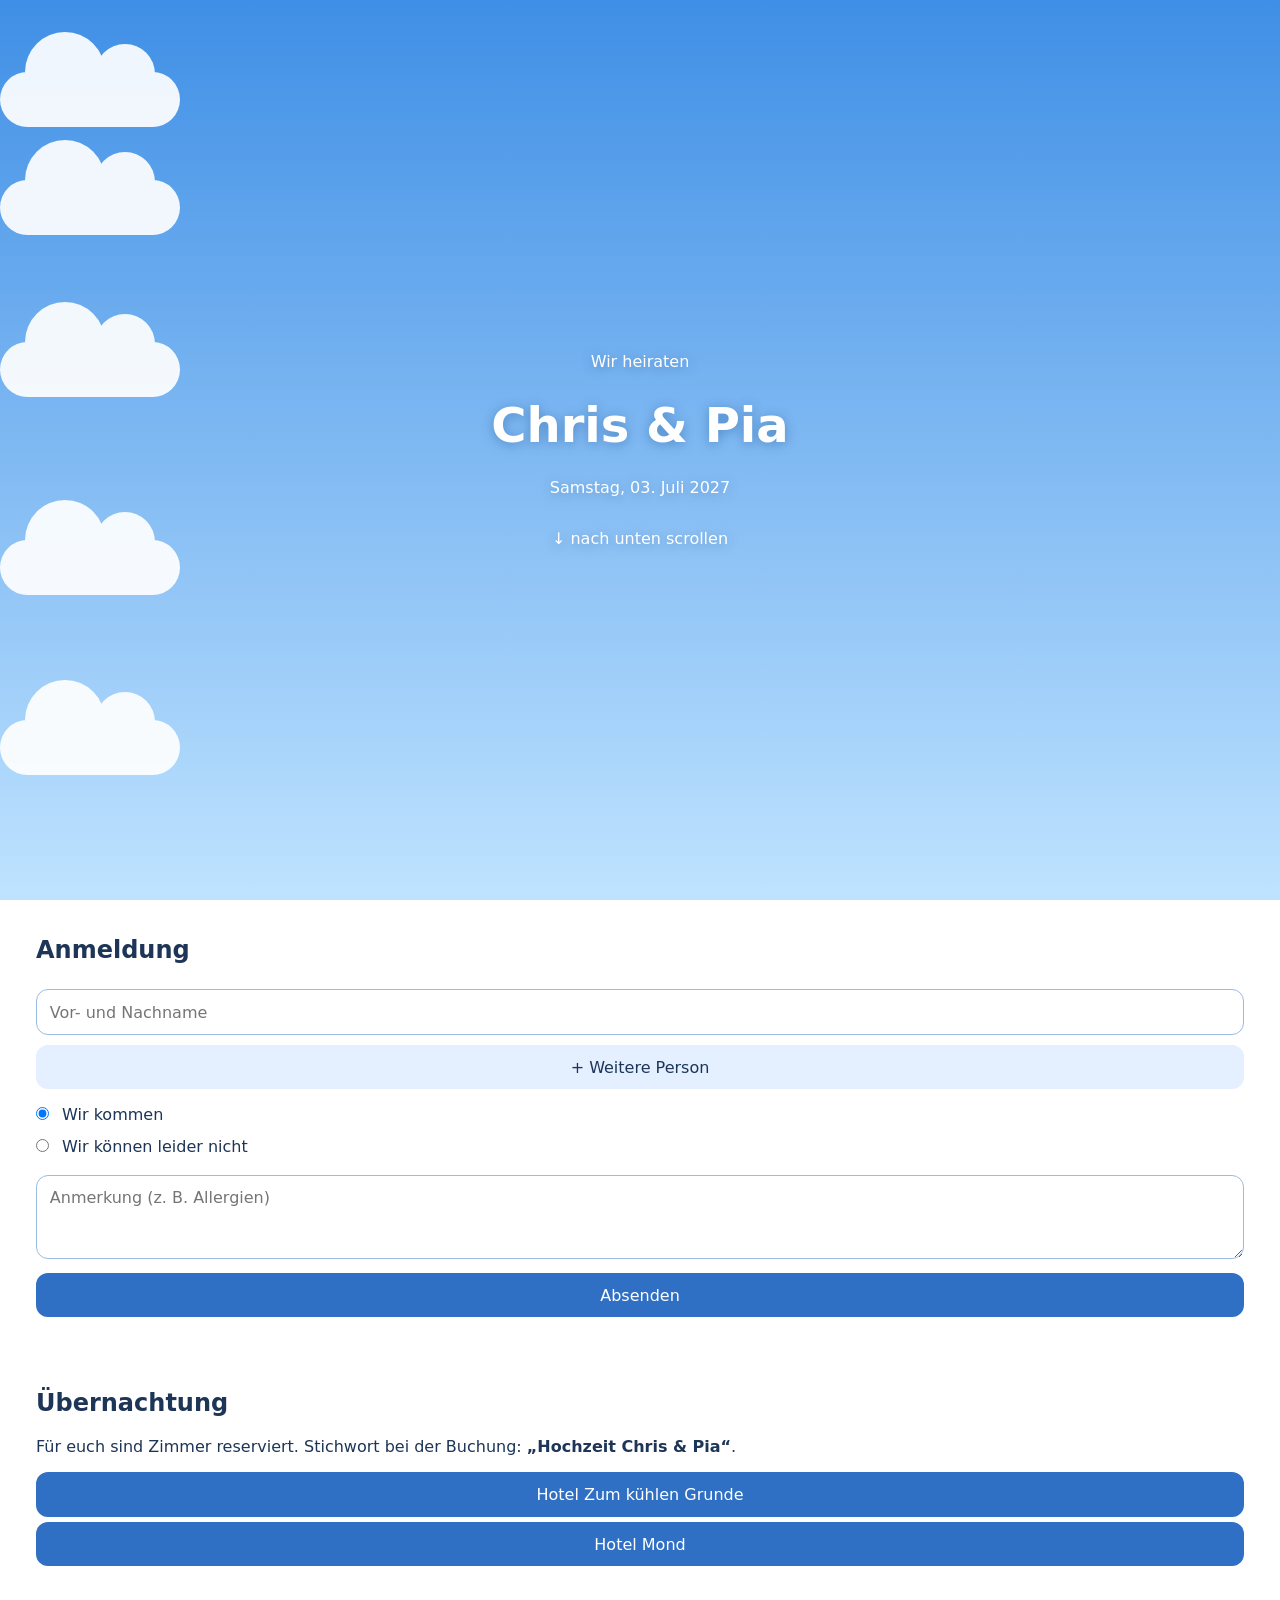
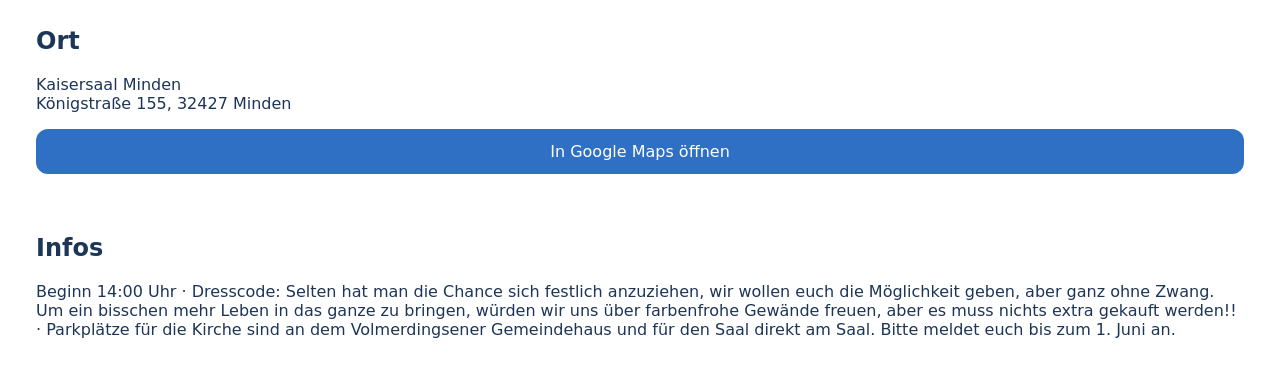
==== index.html @ 4c252167 "Hochzeitsseite" ====
<!doctype html>
<html lang="de">
<head>
  <meta charset="utf-8">
  <meta name="viewport" content="width=device-width, initial-scale=1">
  <meta name="robots" content="noindex">
  <title>Chris & Pia heiraten</title>
  <link rel="stylesheet" href="style.css">
</head>
<body>
  <div class="sky" aria-hidden="true">
    <div class="cloud" style="top:8%;  --s:1;   animation-duration:55s"></div>
    <div class="cloud" style="top:20%; --s:.7;  animation-duration:80s; animation-delay:-35s"></div>
    <div class="cloud" style="top:38%; --s:1.3; animation-duration:65s; animation-delay:-20s"></div>
    <div class="cloud" style="top:60%; --s:.8;  animation-duration:90s; animation-delay:-60s"></div>
    <div class="cloud" style="top:80%; --s:1.1; animation-duration:70s; animation-delay:-10s"></div>
  </div>

  <header class="hero">
    <p>Wir heiraten</p>
    <h1>Chris & Pia</h1>
    <p>Samstag, 03. Juli 2027</p>
    <p class="hint">↓ nach unten scrollen</p>
  </header>

  <main>
    <section class="card" id="anmeldung">
      <h2>Anmeldung</h2>
      <form id="rsvp">
        <div id="names">
          <div class="name-row">
            <input name="guest" required placeholder="Vor- und Nachname" autocomplete="name">
          </div>
        </div>
        <button type="button" id="add" class="secondary">+ Weitere Person</button>

        <fieldset>
          <label><input type="radio" name="attending" value="ja" checked> Wir kommen</label>
          <label><input type="radio" name="attending" value="nein"> Wir können leider nicht</label>
        </fieldset>

        <textarea name="note" rows="3" placeholder="Anmerkung (z. B. Allergien)"></textarea>
        <input type="text" name="website" class="hp" tabindex="-1" autocomplete="off">
        <button type="submit">Absenden</button>
        <p id="status" role="status"></p>
      </form>
    </section>

    <section class="card" id="hotels">
      <h2>Übernachtung</h2>
      <p>Für euch sind Zimmer reserviert. Stichwort bei der Buchung: <strong>„Hochzeit Chris & Pia“</strong>.</p>
      <a class="btn" href="https://www.hotel-zkg.de/hotel-minden/buchung.php" target="_blank" rel="noopener">Hotel Zum kühlen Grunde</a>
      <a class="btn" href="https://www.beispiel-hotel2.de" target="_blank" rel="noopener">Hotel Mond</a>
    </section>

    <section class="card" id="ort">
      <h2>Ort</h2>
      <p>Kaisersaal Minden<br>Königstraße 155, 32427 Minden</p>
      <a class="btn" target="_blank" rel="noopener"
         href="https://www.google.com/maps/place/Kaisersaal/@52.2903386,8.8875667,17z/data=!3m1!4b1!4m6!3m5!1s0x47ba74730534c9a5:0x887e1b59f5f0b6ba!8m2!3d52.2903386!4d8.8875667!16s%2Fg%2F1trrc8_0?entry=ttu&g_ep=EgoyMDI2MTEwNC4wIKXMDSoASAFQAw%3D%3D">In Google Maps öffnen</a>
    </section>

    <section class="card" id="infos">
      <h2>Infos</h2>
      <p>Beginn 14:00 Uhr · Dresscode: Selten hat man die Chance sich festlich anzuziehen, wir wollen euch die Möglichkeit geben, aber ganz ohne Zwang. Um ein bisschen mehr Leben in das ganze zu bringen, würden wir uns über farbenfrohe Gewände freuen, aber es muss nichts extra gekauft werden!! · Parkplätze für die Kirche sind an dem Volmerdingsener Gemeindehaus und für den Saal direkt am Saal. Bitte meldet euch bis zum 1. Juni an.</p>
    </section>
  </main>
  <script src="script.js"></script>
</body>
</html>
---- style.css ----
:root { --sky-top:#3f8fe6; --sky-bottom:#bfe3ff; --ink:#1d3557; }
* { box-sizing: border-box; }
body { margin:0; font-family: system-ui, sans-serif; color:var(--ink); }

/* Himmel bleibt beim Scrollen fest stehen */
.sky { position:fixed; inset:0; z-index:-1; overflow:hidden;
       background: linear-gradient(180deg, var(--sky-top), var(--sky-bottom)); }

.cloud { position:absolute; left:0; width:180px; height:55px; background:#fff;
         border-radius:60px; opacity:.92;
         animation: drift linear infinite; }
.cloud::before, .cloud::after { content:""; position:absolute; background:#fff; border-radius:50%; }
.cloud::before { width:80px; height:80px; top:-40px; left:25px; }
.cloud::after  { width:60px; height:60px; top:-28px; left:95px; }

@keyframes drift {
  from { transform: translateX(-260px)          scale(var(--s,1)); }
  to   { transform: translateX(calc(100vw + 60px)) scale(var(--s,1)); }
}
@media (prefers-reduced-motion: reduce) { .cloud { animation:none; transform:translateX(30vw); } }

.hero { min-height:100svh; display:flex; flex-direction:column; align-items:center;
        justify-content:center; text-align:center; color:#fff; padding:1rem;
        text-shadow:0 2px 12px rgba(0,60,120,.35); }
.hero h1 { font-size:3rem; margin:.2em 0; font-weight:600; }

.card { background:rgba(255,255,255,.88); backdrop-filter:blur(6px);
        border-radius:20px; padding:1.25rem; margin:1rem; }
.card h2 { margin-top:0; }

input, textarea, button, .btn { font:inherit; width:100%; padding:.8rem; margin:.3rem 0;
        border-radius:12px; border:1px solid #9bbbe0; }
button, .btn { display:block; text-align:center; text-decoration:none;
        background:#2f6fc4; color:#fff; border:0; }
button.secondary { background:#e4efff; color:var(--ink); }
fieldset { border:0; padding:0; margin:.5rem 0; }
fieldset label { display:block; padding:.3rem 0; }
fieldset input { width:auto; margin-right:.5rem; }
.name-row { display:flex; gap:.5rem; }
.name-row button { width:auto; background:#e4efff; color:var(--ink); }
.hp { position:absolute; left:-9999px; }
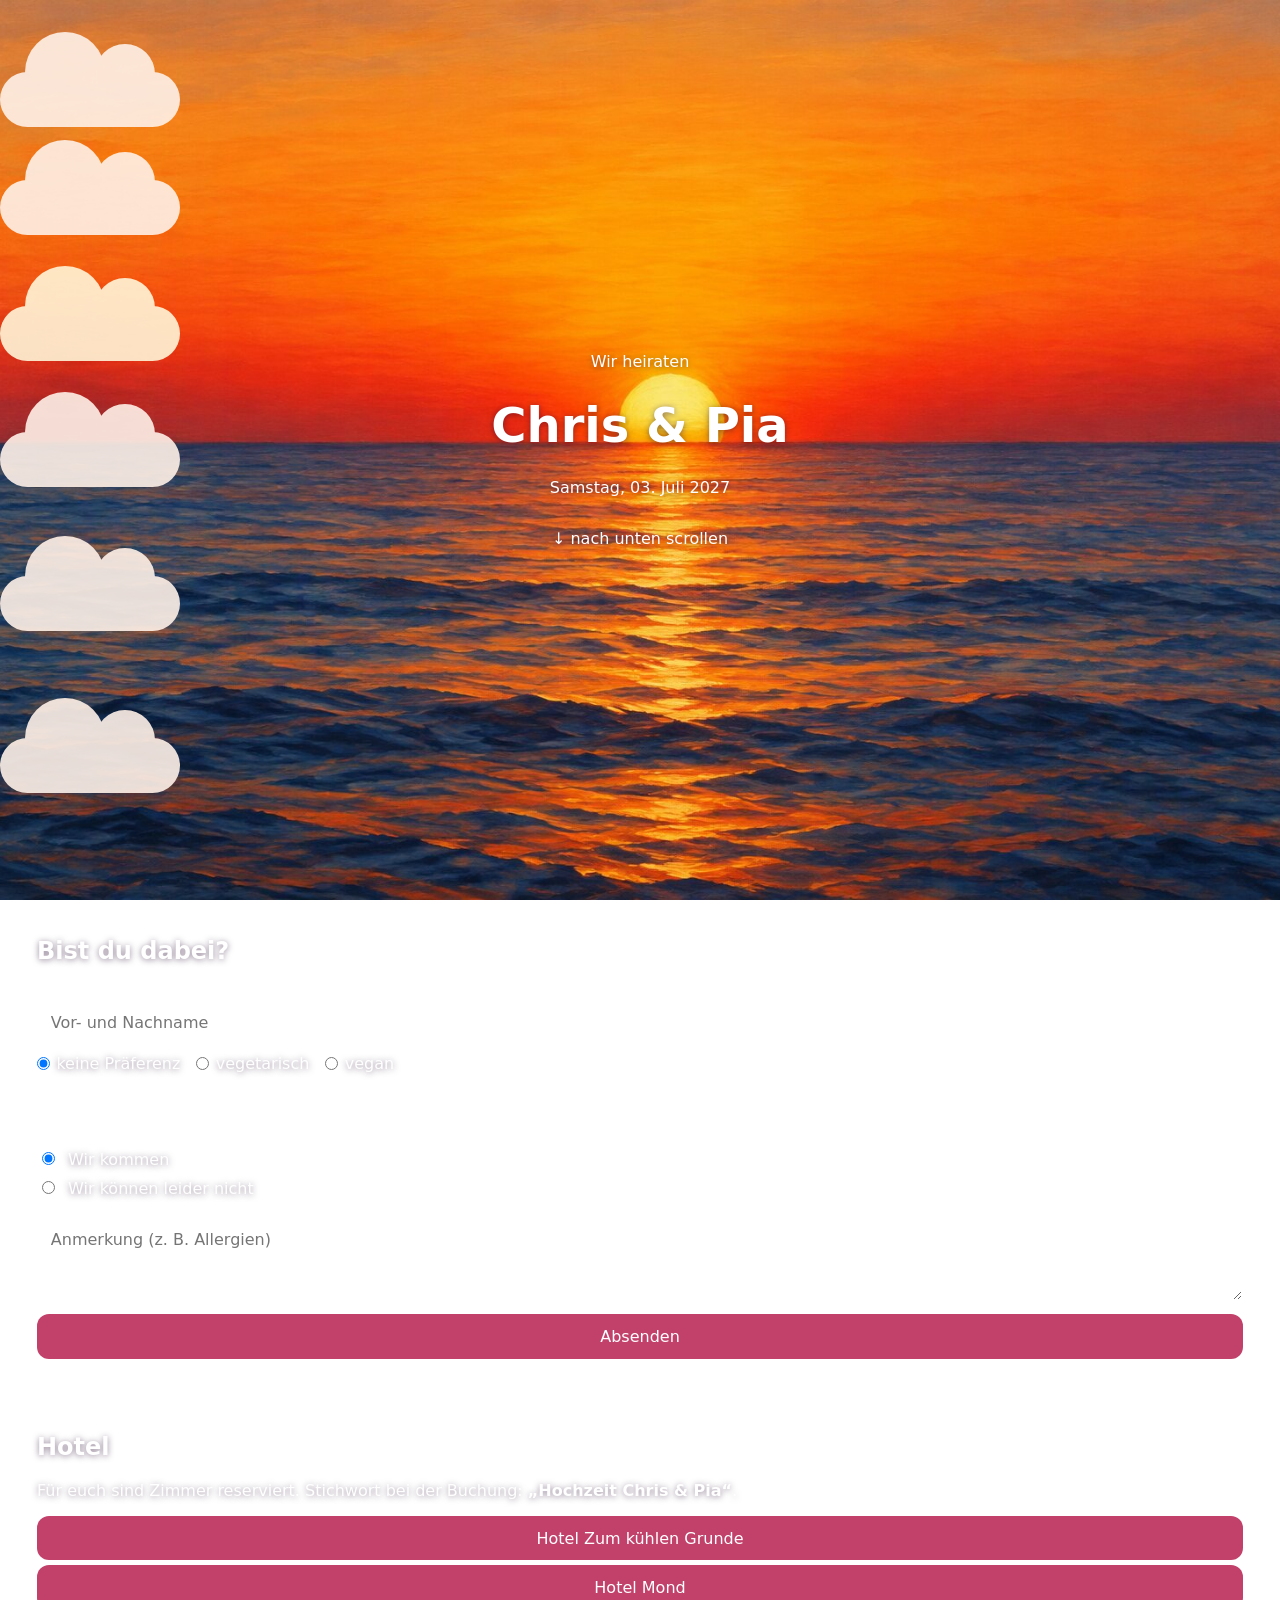
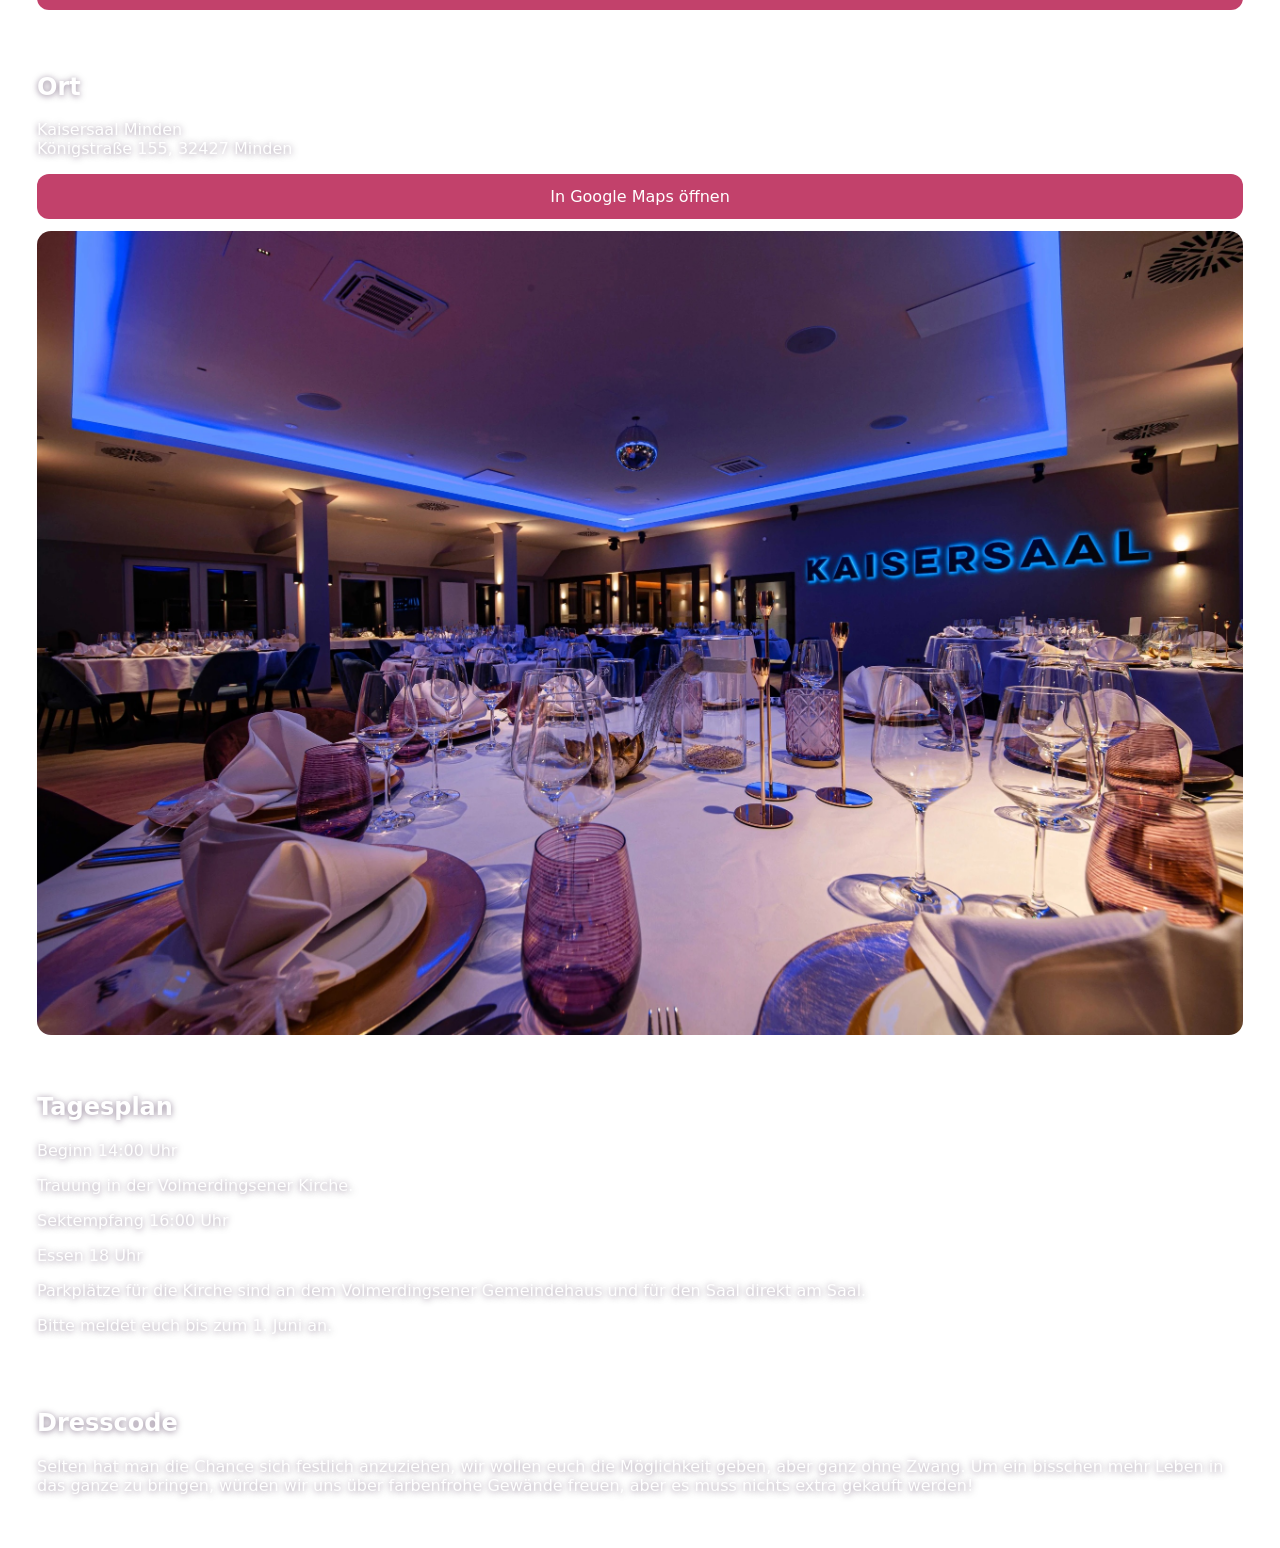
==== commit a2a37d26: "Bilder, Sonnenuntergang, Geheimseite" ====
--- a/index.html
+++ b/index.html
@@ -4,35 +4,34 @@
   <meta charset="utf-8">
   <meta name="viewport" content="width=device-width, initial-scale=1">
   <meta name="robots" content="noindex">
-  <title>Chris & Pia heiraten</title>
+  <title>Chris &amp; Pia heiraten</title>
   <link rel="stylesheet" href="style.css">
 </head>
 <body>
   <div class="sky" aria-hidden="true">
     <div class="cloud" style="top:8%;  --s:1;   animation-duration:55s"></div>
     <div class="cloud" style="top:20%; --s:.7;  animation-duration:80s; animation-delay:-35s"></div>
-    <div class="cloud" style="top:38%; --s:1.3; animation-duration:65s; animation-delay:-20s"></div>
-    <div class="cloud" style="top:60%; --s:.8;  animation-duration:90s; animation-delay:-60s"></div>
-    <div class="cloud" style="top:80%; --s:1.1; animation-duration:70s; animation-delay:-10s"></div>
+    <div class="cloud" style="top:48%; --s:1.3; animation-duration:65s; animation-delay:-20s"></div>
+    <div class="cloud" style="top:64%; --s:.8;  animation-duration:90s; animation-delay:-60s"></div>
+    <div class="cloud" style="top:82%; --s:1.1; animation-duration:70s; animation-delay:-10s"></div>
   </div>
+
+  <!-- Die besondere Wolke, führt zur geheimen Seite -->
+  <a class="cloud secret" href="psst-7x3k.html" aria-label="Eine besondere Wolke: hier geht es zu einer Überraschung"></a>
 
   <header class="hero">
     <p>Wir heiraten</p>
-    <h1>Chris & Pia</h1>
+    <h1>Chris &amp; Pia</h1>
     <p>Samstag, 03. Juli 2027</p>
     <p class="hint">↓ nach unten scrollen</p>
   </header>
 
   <main>
     <section class="card" id="anmeldung">
-      <h2>Anmeldung</h2>
+      <h2>Bist du dabei?</h2>
       <form id="rsvp">
-        <div id="names">
-          <div class="name-row">
-            <input name="guest" required placeholder="Vor- und Nachname" autocomplete="name">
-          </div>
-        </div>
-        <button type="button" id="add" class="secondary">+ Weitere Person</button>
+        <div id="names"></div>
+<button type="button" id="add" class="secondary">+ Weitere Person</button>
 
         <fieldset>
           <label><input type="radio" name="attending" value="ja" checked> Wir kommen</label>
@@ -47,7 +46,7 @@
     </section>
 
     <section class="card" id="hotels">
-      <h2>Übernachtung</h2>
+      <h2>Hotel</h2>
       <p>Für euch sind Zimmer reserviert. Stichwort bei der Buchung: <strong>„Hochzeit Chris & Pia“</strong>.</p>
       <a class="btn" href="https://www.hotel-zkg.de/hotel-minden/buchung.php" target="_blank" rel="noopener">Hotel Zum kühlen Grunde</a>
       <a class="btn" href="https://www.beispiel-hotel2.de" target="_blank" rel="noopener">Hotel Mond</a>
@@ -58,11 +57,22 @@
       <p>Kaisersaal Minden<br>Königstraße 155, 32427 Minden</p>
       <a class="btn" target="_blank" rel="noopener"
          href="https://www.google.com/maps/place/Kaisersaal/@52.2903386,8.8875667,17z/data=!3m1!4b1!4m6!3m5!1s0x47ba74730534c9a5:0x887e1b59f5f0b6ba!8m2!3d52.2903386!4d8.8875667!16s%2Fg%2F1trrc8_0?entry=ttu&g_ep=EgoyMDI2MTEwNC4wIKXMDSoASAFQAw%3D%3D">In Google Maps öffnen</a>
+      <img class="photo" src="bilder/location.jpg" alt="Die Location" loading="lazy">
     </section>
 
     <section class="card" id="infos">
-      <h2>Infos</h2>
-      <p>Beginn 14:00 Uhr · Dresscode: Selten hat man die Chance sich festlich anzuziehen, wir wollen euch die Möglichkeit geben, aber ganz ohne Zwang. Um ein bisschen mehr Leben in das ganze zu bringen, würden wir uns über farbenfrohe Gewände freuen, aber es muss nichts extra gekauft werden!! · Parkplätze für die Kirche sind an dem Volmerdingsener Gemeindehaus und für den Saal direkt am Saal. Bitte meldet euch bis zum 1. Juni an.</p>
+      <h2>Tagesplan</h2>
+      <p>Beginn 14:00 Uhr</p>
+      <p>Trauung in der Volmerdingsener Kirche. </p>
+      <p>Sektempfang 16:00 Uhr</p>
+      <p>Essen 18 Uhr</p>
+      <p>Parkplätze für die Kirche sind an dem Volmerdingsener Gemeindehaus und für den Saal direkt am Saal.</p>
+      <p>Bitte meldet euch bis zum 1. Juni an.</p>
+    </section>
+
+    <section class="card" id="infos">
+      <h2>Dresscode</h2>
+      <p>Selten hat man die Chance sich festlich anzuziehen, wir wollen euch die Möglichkeit geben, aber ganz ohne Zwang. Um ein bisschen mehr Leben in das ganze zu bringen, würden wir uns über farbenfrohe Gewände freuen, aber es muss nichts extra gekauft werden!</p>
     </section>
   </main>
   <script src="script.js"></script>
--- a/style.css
+++ b/style.css
@@ -1,41 +1,80 @@
-:root { --sky-top:#3f8fe6; --sky-bottom:#bfe3ff; --ink:#1d3557; }
+:root {
+  --sunset: linear-gradient(180deg, #1f2a6b 0%, #5a3a8a 30%, #b64a86 55%, #f0705a 80%, #ffa45c 100%);
+  --card: rgba(255, 255, 255, .3);   /* Alpha 0.3, hier änderbar */
+  --cloud: #fff1e8;
+}
 * { box-sizing: border-box; }
-body { margin:0; font-family: system-ui, sans-serif; color:var(--ink); }
+body { margin: 0; font-family: system-ui, sans-serif; color: #fff;
+       text-shadow: 0 1px 6px rgba(40, 10, 50, .5); }
 
-/* Himmel bleibt beim Scrollen fest stehen */
-.sky { position:fixed; inset:0; z-index:-1; overflow:hidden;
-       background: linear-gradient(180deg, var(--sky-top), var(--sky-bottom)); }
+/* Hintergrund: Foto liegt oben, der Sonnenuntergang darunter als Ersatz */
+.sky { position: fixed; inset: 0; z-index: -1; overflow: hidden;
+       background: url("bilder/hintergrund.jpg") center / cover no-repeat, var(--sunset); }
 
-.cloud { position:absolute; left:0; width:180px; height:55px; background:#fff;
-         border-radius:60px; opacity:.92;
-         animation: drift linear infinite; }
-.cloud::before, .cloud::after { content:""; position:absolute; background:#fff; border-radius:50%; }
-.cloud::before { width:80px; height:80px; top:-40px; left:25px; }
-.cloud::after  { width:60px; height:60px; top:-28px; left:95px; }
+/* Wolken */
+.cloud, .cloud::before, .cloud::after { background: var(--cloud); }
+.cloud { position: absolute; left: 0; width: 180px; height: 55px; border-radius: 60px;
+         opacity: .9; animation: drift linear infinite; }
+.cloud::before, .cloud::after { content: ""; position: absolute; border-radius: 50%; }
+.cloud::before { width: 80px; height: 80px; top: -40px; left: 25px; }
+.cloud::after  { width: 60px; height: 60px; top: -28px; left: 95px; }
 
 @keyframes drift {
-  from { transform: translateX(-260px)          scale(var(--s,1)); }
-  to   { transform: translateX(calc(100vw + 60px)) scale(var(--s,1)); }
+  from { transform: translateX(-260px) scale(var(--s, 1)); }
+  to   { transform: translateX(calc(100vw + 60px)) scale(var(--s, 1)); }
 }
-@media (prefers-reduced-motion: reduce) { .cloud { animation:none; transform:translateX(30vw); } }
 
-.hero { min-height:100svh; display:flex; flex-direction:column; align-items:center;
-        justify-content:center; text-align:center; color:#fff; padding:1rem;
-        text-shadow:0 2px 12px rgba(0,60,120,.35); }
-.hero h1 { font-size:3rem; margin:.2em 0; font-weight:600; }
+/* Die besondere Wolke: liegt über dem Inhalt, leuchtet golden, bleibt beim Antippen stehen */
+.secret { position: fixed; z-index: 10; top: 34%; --s: 1.15; --cloud: #fff6d8;
+          text-decoration: none; cursor: pointer;
+          animation: drift 70s linear infinite, glow 3s ease-in-out infinite; }
+@keyframes glow {
+  0%, 100% { filter: drop-shadow(0 0 6px rgba(255, 220, 140, .6)); }
+  50%      { filter: drop-shadow(0 0 16px rgba(255, 220, 140, 1)); }
+}
+.secret:hover, .secret:active, .secret:focus-visible { animation-play-state: paused; }
+.secret:focus-visible { outline: 3px solid #fff; outline-offset: 6px; }
 
-.card { background:rgba(255,255,255,.88); backdrop-filter:blur(6px);
-        border-radius:20px; padding:1.25rem; margin:1rem; }
-.card h2 { margin-top:0; }
+@media (prefers-reduced-motion: reduce) {
+  .cloud { animation: none; transform: translateX(30vw); }
+}
 
-input, textarea, button, .btn { font:inherit; width:100%; padding:.8rem; margin:.3rem 0;
-        border-radius:12px; border:1px solid #9bbbe0; }
-button, .btn { display:block; text-align:center; text-decoration:none;
-        background:#2f6fc4; color:#fff; border:0; }
-button.secondary { background:#e4efff; color:var(--ink); }
-fieldset { border:0; padding:0; margin:.5rem 0; }
-fieldset label { display:block; padding:.3rem 0; }
-fieldset input { width:auto; margin-right:.5rem; }
-.name-row { display:flex; gap:.5rem; }
-.name-row button { width:auto; background:#e4efff; color:var(--ink); }
-.hp { position:absolute; left:-9999px; }+/* Kopfbereich */
+.hero { min-height: 100svh; display: flex; flex-direction: column; align-items: center;
+        justify-content: center; text-align: center; padding: 1rem; }
+.hero h1 { font-size: 3rem; margin: .2em 0; font-weight: 600; }
+.hero-photo { width: min(70vw, 260px); aspect-ratio: 1; object-fit: cover; border-radius: 50%;
+              border: 4px solid rgba(255, 255, 255, .8); margin-bottom: 1rem; }
+.hero .card { max-width: 32rem; }
+.back { max-width: 20rem; }
+
+/* Karten mit 30 % Weiß */
+.card { background: var(--card); backdrop-filter: blur(6px); -webkit-backdrop-filter: blur(6px);
+        border: 1px solid rgba(255, 255, 255, .35); border-radius: 20px; padding: 1.25rem; margin: 1rem; }
+.card h2 { margin-top: 0; }
+
+/* Bilder */
+.photo { width: 100%; border-radius: 14px; display: block; margin-top: .75rem; }
+.gallery { display: grid; grid-template-columns: 1fr 1fr; gap: .5rem; }
+.gallery img { width: 100%; aspect-ratio: 1; object-fit: cover; border-radius: 14px; display: block; }
+
+/* Formular */
+input:not([type="radio"]), textarea, button, .btn {
+  font: inherit; width: 100%; padding: .8rem; margin: .3rem 0; border-radius: 12px;
+  border: 1px solid rgba(255, 255, 255, .6); text-shadow: none; }
+input:not([type="radio"]), textarea { background: rgba(255, 255, 255, .9); color: #2a1a3a; }
+button, .btn { display: block; text-align: center; text-decoration: none; cursor: pointer;
+               background: #c2416b; color: #fff; border: 0; }
+button.secondary { background: rgba(255, 255, 255, .35); color: #fff; }
+button:disabled { opacity: .6; }
+fieldset { border: 0; padding: 0; margin: .5rem 0; }
+fieldset label { display: block; padding: .3rem 0; }
+fieldset input { margin-right: .5rem; }
+.name-row { display: flex; gap: .5rem; }
+.name-row button { width: auto; background: rgba(255, 255, 255, .35); }
+.guest { padding: .6rem 0; border-bottom: 1px solid rgba(255, 255, 255, .3); }
+.meals { display: flex; flex-wrap: wrap; gap: .2rem 1rem; padding: .2rem 0; }
+.meals label { display: flex; align-items: center; }
+.meals input { margin: 0 .4rem 0 0; }
+.no-meal .meals { display: none; }
+.hp { position: absolute; left: -9999px; }
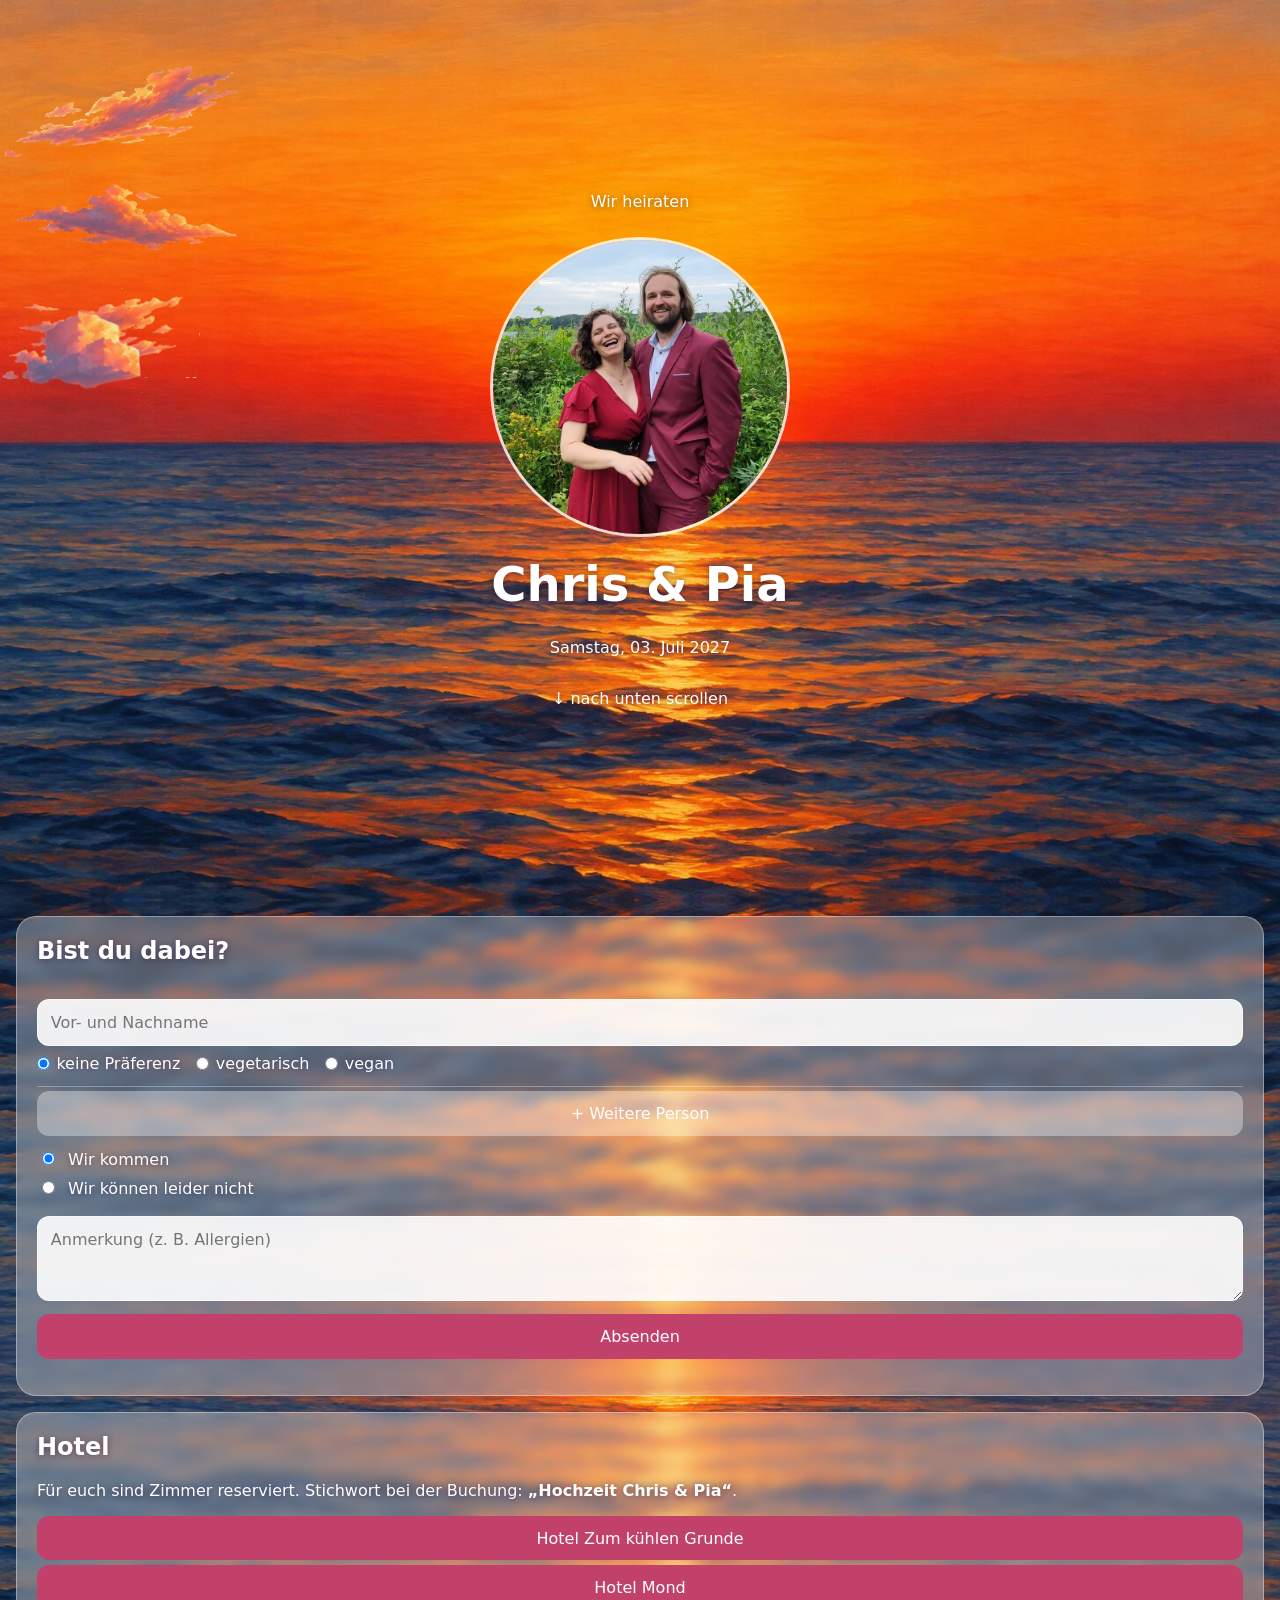
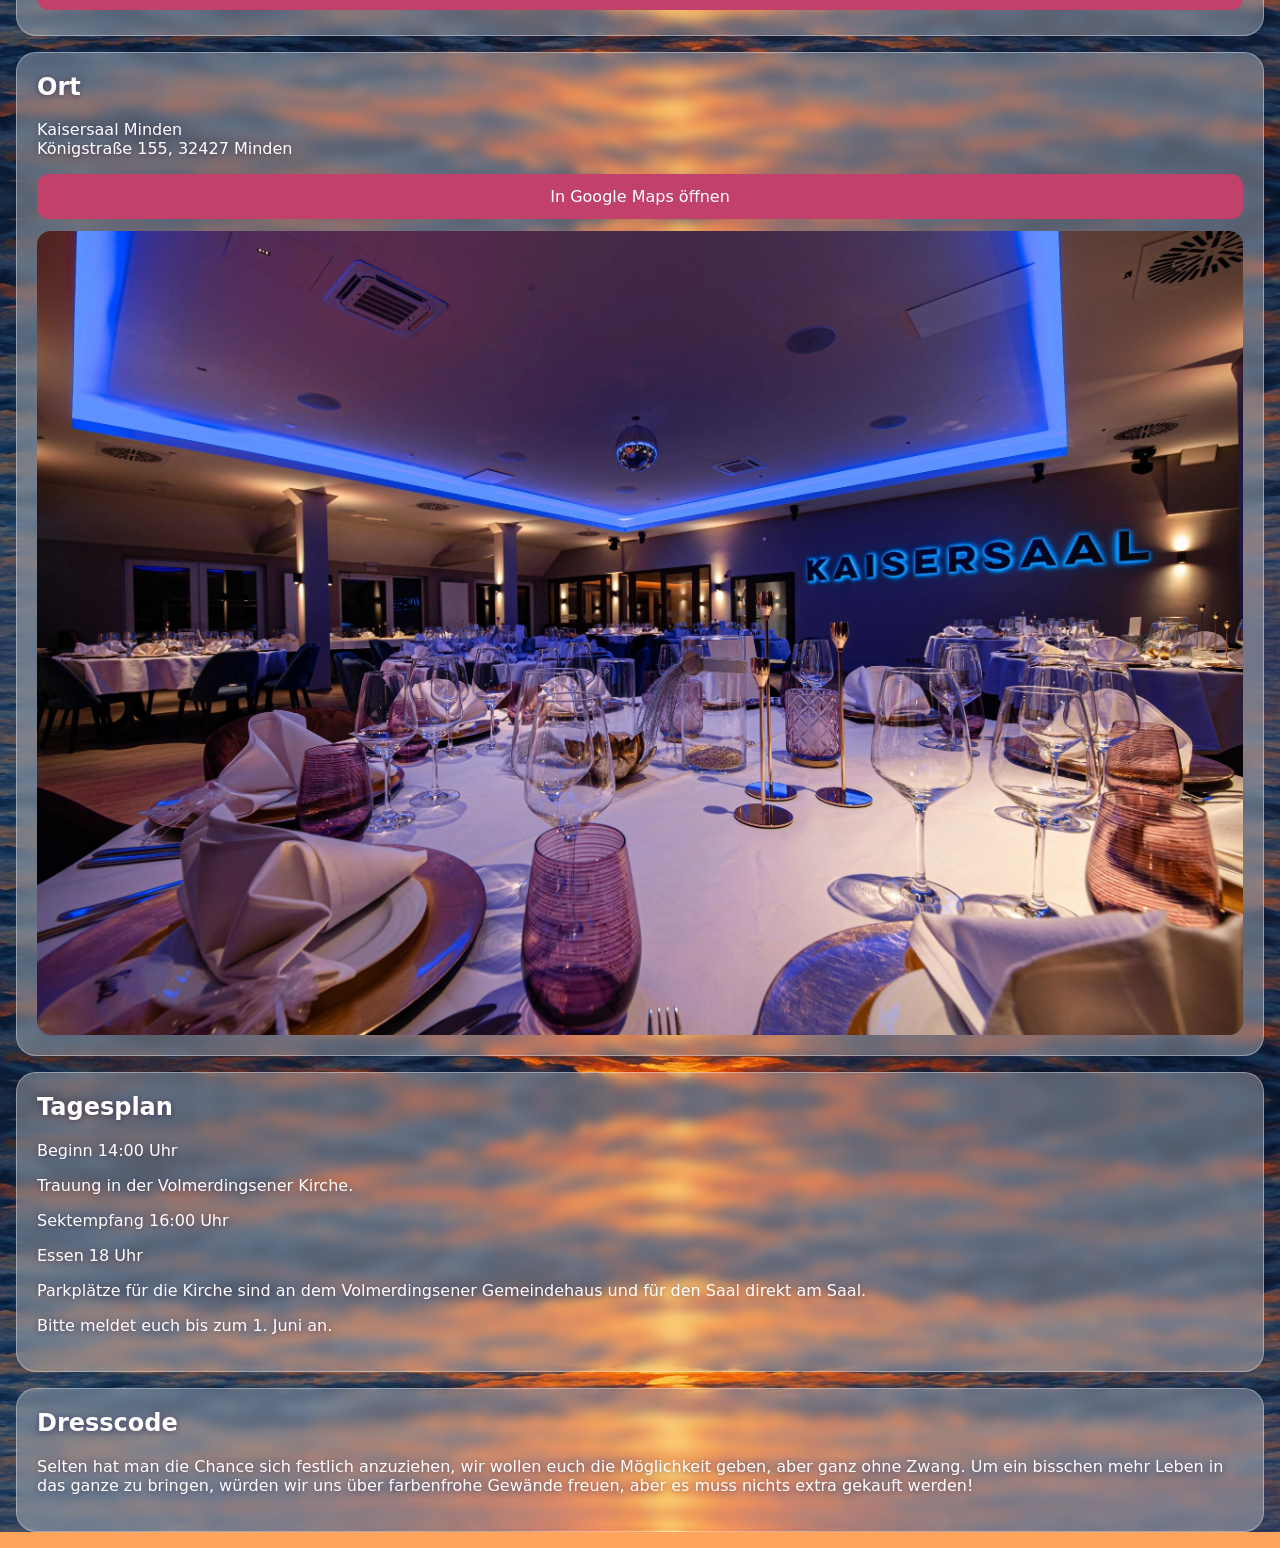
==== commit eef8bd6e: "Wolken als png und scrollbarere Hintergrund mit sich wiederholenden Pattern." ====
--- a/index.html
+++ b/index.html
@@ -9,18 +9,23 @@
 </head>
 <body>
   <div class="sky" aria-hidden="true">
-    <div class="cloud" style="top:8%;  --s:1;   animation-duration:55s"></div>
-    <div class="cloud" style="top:20%; --s:.7;  animation-duration:80s; animation-delay:-35s"></div>
-    <div class="cloud" style="top:48%; --s:1.3; animation-duration:65s; animation-delay:-20s"></div>
-    <div class="cloud" style="top:64%; --s:.8;  animation-duration:90s; animation-delay:-60s"></div>
-    <div class="cloud" style="top:82%; --s:1.1; animation-duration:70s; animation-delay:-10s"></div>
-  </div>
+  <img class="cloud-img" src="bilder/wolke1.png" alt="" style="top:6%;  --w:240px; animation-duration:55s">
+  <img class="cloud-img" src="bilder/wolke3.png" alt="" style="top:20%; --w:250px; animation-duration:65s; animation-delay:-20s">
+  <img class="cloud-img" src="bilder/wolke4.png" alt="" style="top:32%; --w:200px; animation-duration:90s; animation-delay:-60s">
 
-  <!-- Die besondere Wolke, führt zur geheimen Seite -->
-  <a class="cloud secret" href="psst-7x3k.html" aria-label="Eine besondere Wolke: hier geht es zu einer Überraschung"></a>
+<!-- Die besondere Wolke, führt zur geheimen Seite -->
+<a class="secret" href="psst-7x3k.html" style="--w:150px"
+   aria-label="Eine besondere Wolke: hier geht es zu einer Überraschung">
+  <img src="bilder/wolke2.png" alt="">
+</a>
+</div>
+
+<!-- Ab hier: endlose Schleife der unteren Bildhälfte, wird von script.js gefüllt -->
+<div class="tiles" id="tiles" aria-hidden="true"></div>
 
   <header class="hero">
     <p>Wir heiraten</p>
+    <img class="hero-photo" src="bilder/wir.jpeg" alt="Chris und Pia">
     <h1>Chris &amp; Pia</h1>
     <p>Samstag, 03. Juli 2027</p>
     <p class="hint">↓ nach unten scrollen</p>
--- a/style.css
+++ b/style.css
@@ -11,23 +11,20 @@
 .sky { position: fixed; inset: 0; z-index: -1; overflow: hidden;
        background: url("bilder/hintergrund.jpg") center / cover no-repeat, var(--sunset); }
 
-/* Wolken */
-.cloud, .cloud::before, .cloud::after { background: var(--cloud); }
-.cloud { position: absolute; left: 0; width: 180px; height: 55px; border-radius: 60px;
-         opacity: .9; animation: drift linear infinite; }
-.cloud::before, .cloud::after { content: ""; position: absolute; border-radius: 50%; }
-.cloud::before { width: 80px; height: 80px; top: -40px; left: 25px; }
-.cloud::after  { width: 60px; height: 60px; top: -28px; left: 95px; }
+/* Wolken als Bilder */
+.cloud-img { position: absolute; left: 0; width: var(--w, 220px); height: auto;
+             opacity: .95; animation: fly linear infinite; will-change: transform; }
 
-@keyframes drift {
-  from { transform: translateX(-260px) scale(var(--s, 1)); }
-  to   { transform: translateX(calc(100vw + 60px)) scale(var(--s, 1)); }
+@keyframes fly {
+  from { transform: translateX(-100%); }
+  to   { transform: translateX(100vw); }
 }
 
-/* Die besondere Wolke: liegt über dem Inhalt, leuchtet golden, bleibt beim Antippen stehen */
-.secret { position: fixed; z-index: 10; top: 34%; --s: 1.15; --cloud: #fff6d8;
-          text-decoration: none; cursor: pointer;
-          animation: drift 70s linear infinite, glow 3s ease-in-out infinite; }
+/* Die besondere Wolke: liegt über dem Inhalt, leuchtet, bleibt beim Antippen stehen */
+.secret { position: absolute; left: 0; top: 34%; display: block;
+          width: var(--w, 200px); cursor: pointer;
+          animation: fly 70s linear infinite, glow 3s ease-in-out infinite; }
+.secret img { display: block; width: 100%; height: auto; }
 @keyframes glow {
   0%, 100% { filter: drop-shadow(0 0 6px rgba(255, 220, 140, .6)); }
   50%      { filter: drop-shadow(0 0 16px rgba(255, 220, 140, 1)); }
@@ -35,16 +32,12 @@
 .secret:hover, .secret:active, .secret:focus-visible { animation-play-state: paused; }
 .secret:focus-visible { outline: 3px solid #fff; outline-offset: 6px; }
 
-@media (prefers-reduced-motion: reduce) {
-  .cloud { animation: none; transform: translateX(30vw); }
-}
-
 /* Kopfbereich */
 .hero { min-height: 100svh; display: flex; flex-direction: column; align-items: center;
         justify-content: center; text-align: center; padding: 1rem; }
 .hero h1 { font-size: 3rem; margin: .2em 0; font-weight: 600; }
-.hero-photo { width: min(70vw, 260px); aspect-ratio: 1; object-fit: cover; border-radius: 50%;
-              border: 4px solid rgba(255, 255, 255, .8); margin-bottom: 1rem; }
+.hero-photo { width: min(34vw, 300px); aspect-ratio: 1; object-fit: cover; border-radius: 50%;
+              border: 3px solid rgba(255, 255, 255, .8); margin: .6rem 0; }
 .hero .card { max-width: 32rem; }
 .back { max-width: 20rem; }
 
@@ -77,4 +70,22 @@
 .meals label { display: flex; align-items: center; }
 .meals input { margin: 0 .4rem 0 0; }
 .no-meal .meals { display: none; }
-.hp { position: absolute; left: -9999px; }+.hp { position: absolute; left: -9999px; }
+/* Hintergrund: erster Bildschirm mit Wolken, danach endlose Schleife */
+html { background: #ffa45c; }
+body { position: relative; isolation: isolate; }
+
+.bg { background: url("bilder/hintergrund.jpg") center / cover no-repeat, var(--sunset); }
+
+.sky-top { position: absolute; top: 0; left: 0; width: 100%; height: 100svh;
+           z-index: -1; overflow: hidden; }
+
+.tiles { position: absolute; top: 100svh; bottom: 0; left: 0; width: 100%;
+         z-index: -1; overflow: hidden; }
+.tile { position: relative; height: 50svh; overflow: hidden; }
+.tile:nth-child(odd) { transform: scaleY(-1); }
+.tile > div { position: absolute; left: 0; bottom: 0; width: 100%; height: 100svh; }
+
+/* Der Kopfbereich lässt Klicks auf die Wolke dahinter durch */
+.hero, .hero > * { pointer-events: none; }
+.hero a, .hero button, .hero .card { pointer-events: auto; }
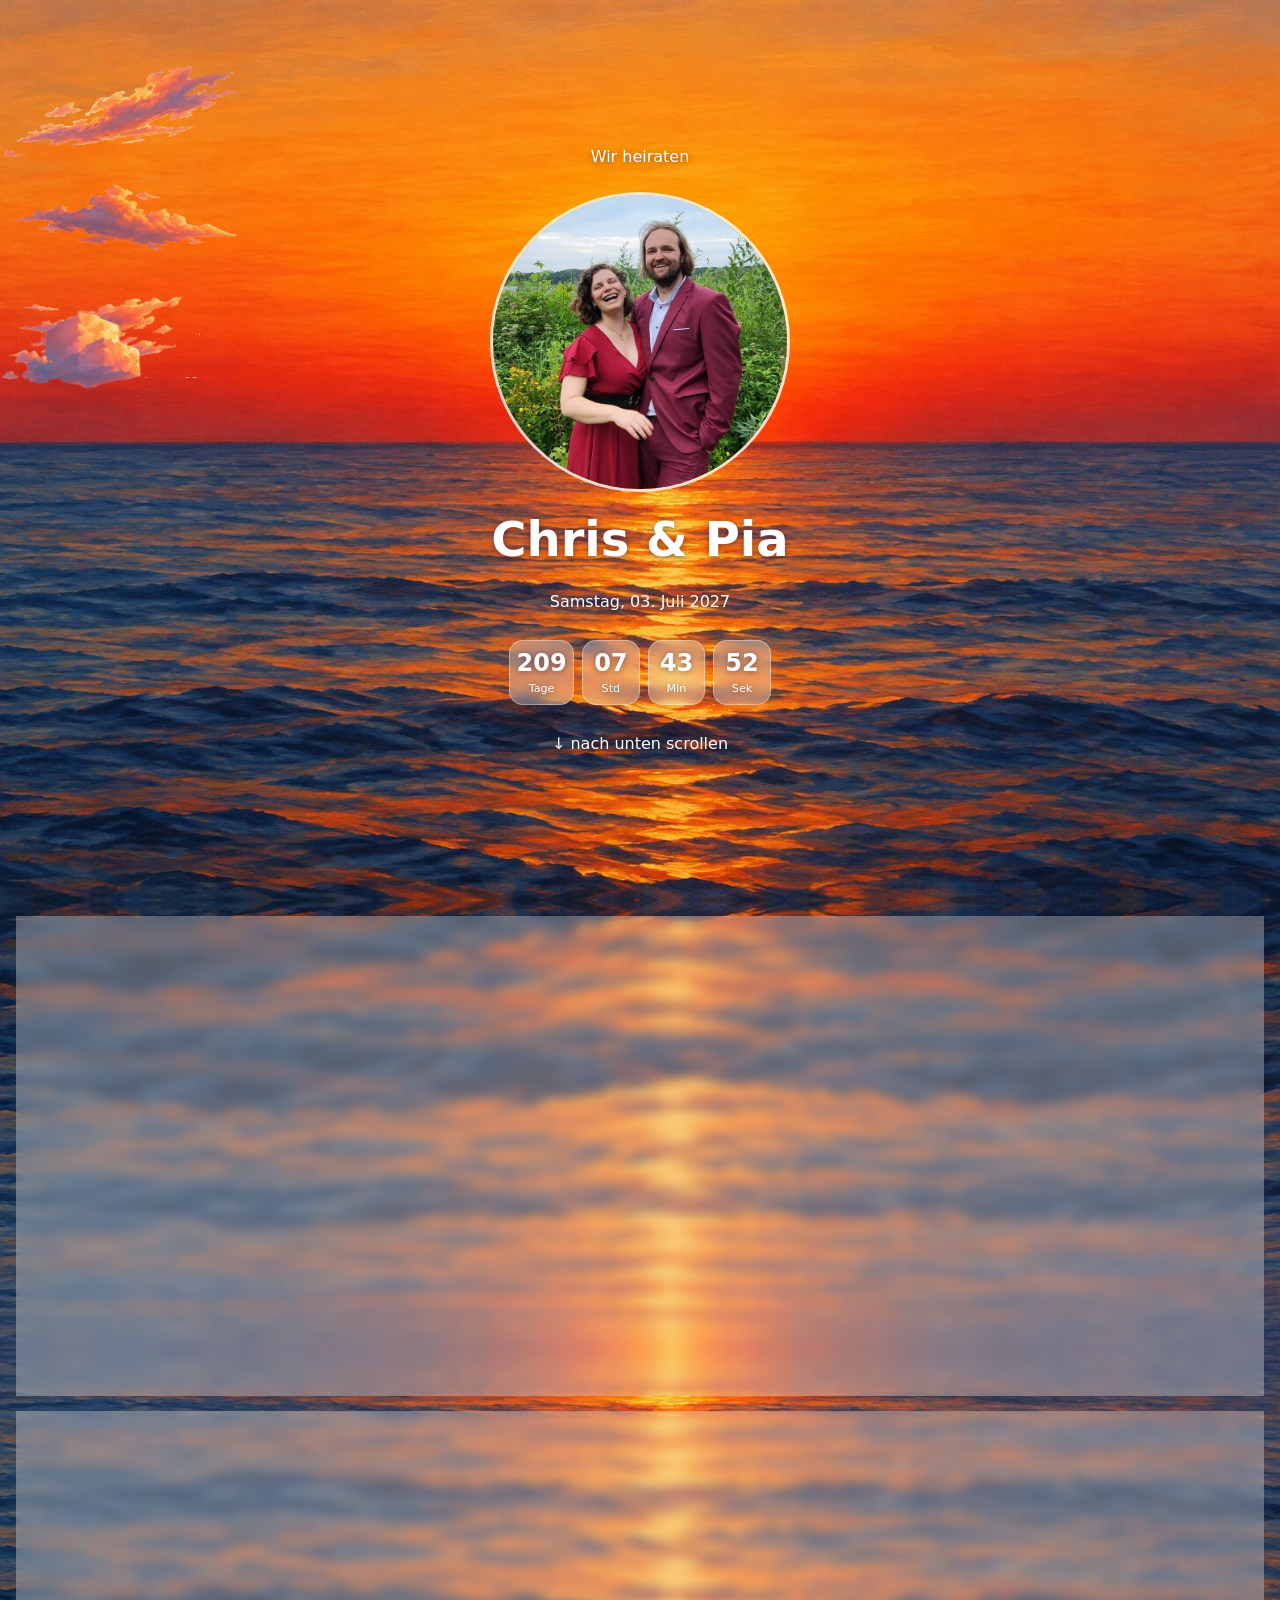
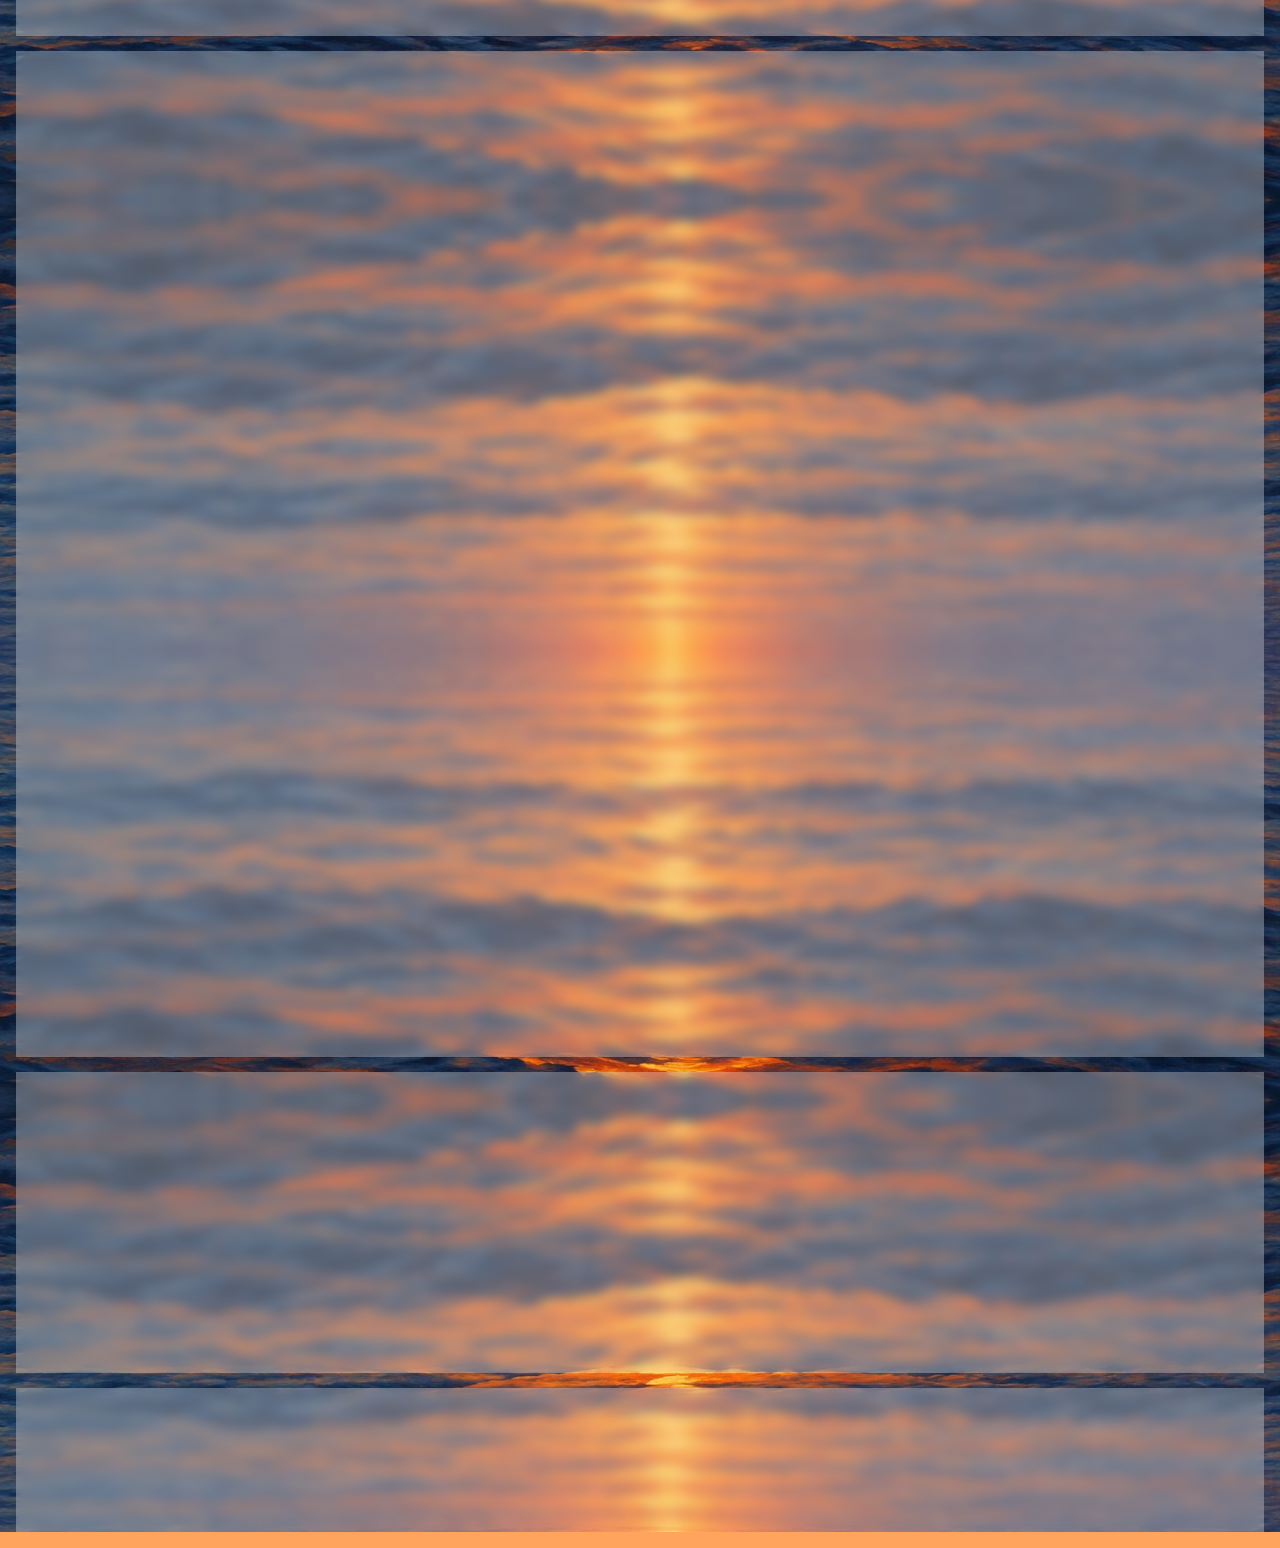
==== commit e4fd472f: "Countdown" ====
--- a/index.html
+++ b/index.html
@@ -28,6 +28,12 @@
     <img class="hero-photo" src="bilder/wir.jpeg" alt="Chris und Pia">
     <h1>Chris &amp; Pia</h1>
     <p>Samstag, 03. Juli 2027</p>
+    <div class="countdown" id="countdown" role="timer">
+      <div><b id="cd-d">--</b><span>Tage</span></div>
+      <div><b id="cd-h">--</b><span>Std</span></div>
+      <div><b id="cd-m">--</b><span>Min</span></div>
+      <div><b id="cd-s">--</b><span>Sek</span></div>
+    </div>
     <p class="hint">↓ nach unten scrollen</p>
   </header>
 
--- a/style.css
+++ b/style.css
@@ -88,4 +88,10 @@
 
 /* Der Kopfbereich lässt Klicks auf die Wolke dahinter durch */
 .hero, .hero > * { pointer-events: none; }
-.hero a, .hero button, .hero .card { pointer-events: auto; }+.hero a, .hero button, .hero .card { pointer-events: auto; }
+.countdown { display: flex; gap: .5rem; justify-content: center; margin: .8rem 0; }
+.countdown div { background: var(--card); backdrop-filter: blur(6px); -webkit-backdrop-filter: blur(6px);
+                 border: 1px solid rgba(255, 255, 255, .35); border-radius: 14px;
+                 padding: .5rem .4rem; min-width: 3.6rem; text-align: center; }
+.countdown b { display: block; font-size: 1.5rem; font-variant-numeric: tabular-nums; }
+.countdown span { font-size: .7rem; }
